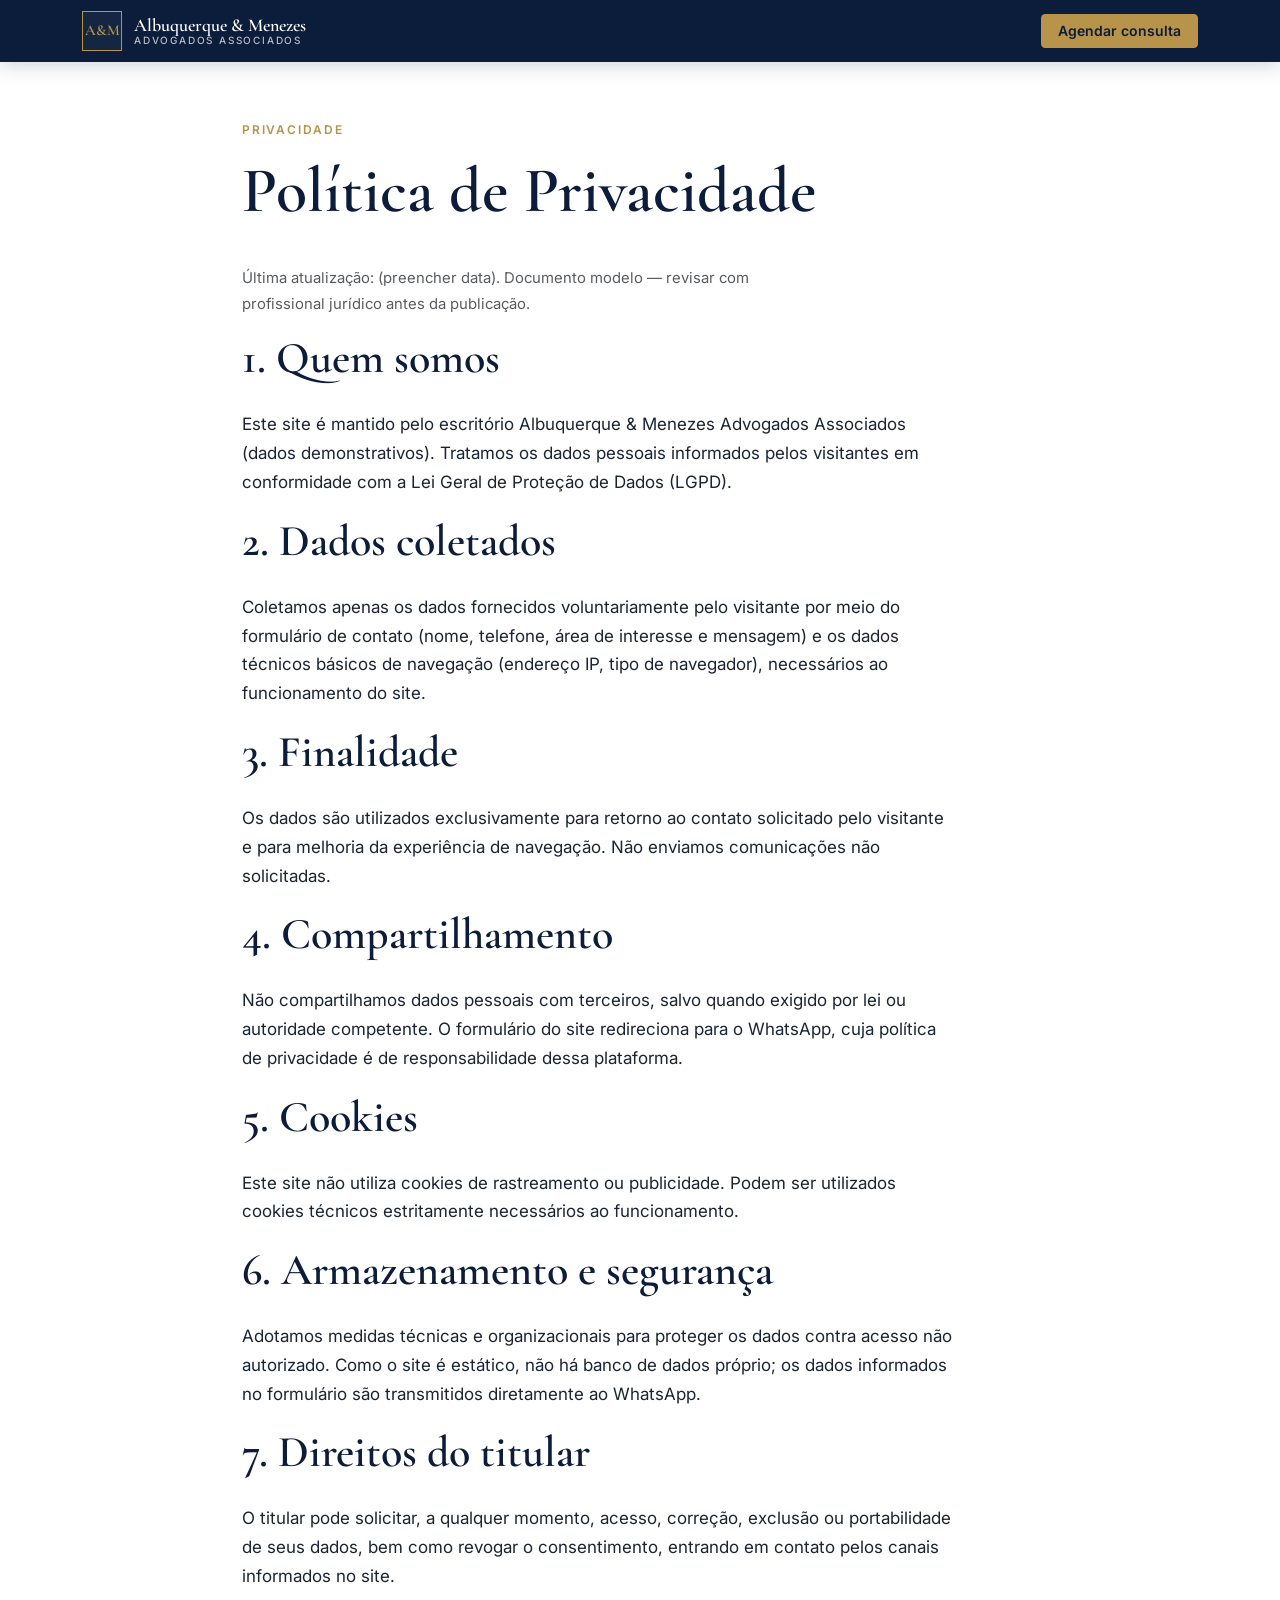
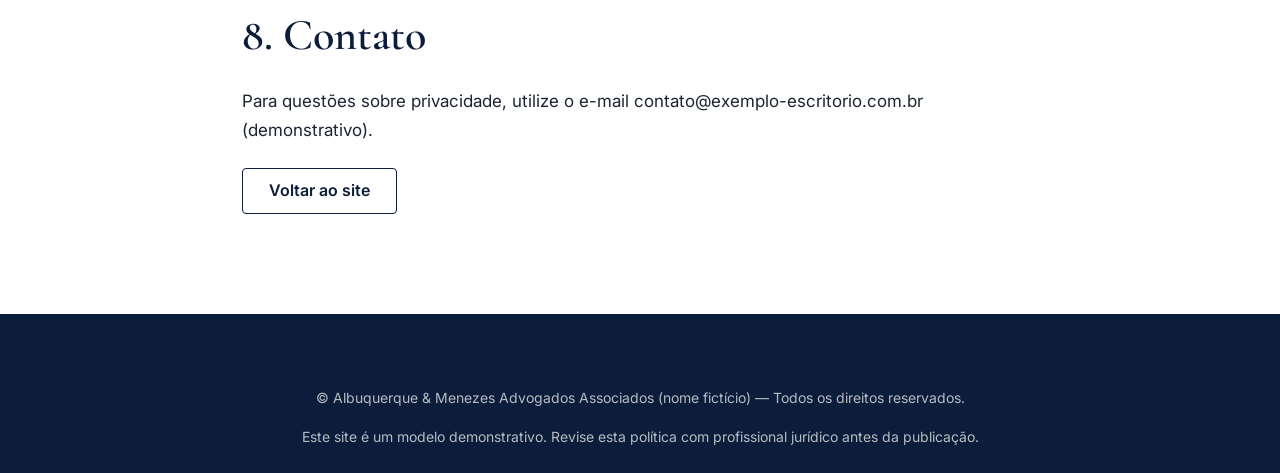
==== politica-de-privacidade.html @ 7dd11f45 "first commit" ====
<!DOCTYPE html>
<html lang="pt-BR">
<head>
  <meta charset="UTF-8">
  <meta name="viewport" content="width=device-width, initial-scale=1.0">
  <title>Política de Privacidade | Albuquerque &amp; Menezes Advogados Associados</title>
  <meta name="description" content="Política de privacidade do site do escritório Albuquerque &amp; Menezes Advogados Associados.">
  <link rel="canonical" href="https://www.seudominio.com.br/politica-de-privacidade.html">
  <meta name="theme-color" content="#0B1D3A">
  <link rel="icon" type="image/svg+xml" href="favicon/favicon.svg">
  <link rel="preconnect" href="https://fonts.googleapis.com">
  <link rel="preconnect" href="https://fonts.gstatic.com" crossorigin>
  <link href="https://fonts.googleapis.com/css2?family=Cormorant+Garamond:wght@500;600&family=Inter:wght@400;500;600&display=swap" rel="stylesheet">
  <link href="https://cdn.jsdelivr.net/npm/bootstrap@5.3.3/dist/css/bootstrap.min.css" rel="stylesheet" crossorigin="anonymous">
  <link href="https://cdn.jsdelivr.net/npm/bootstrap-icons@1.11.3/font/bootstrap-icons.min.css" rel="stylesheet">
  <link href="css/style.css" rel="stylesheet">
</head>
<body>
  <a class="skip-link" href="#conteudo">Pular para o conteúdo</a>
  <header class="site-header is-scrolled">
    <nav class="navbar navbar-expand-lg" aria-label="Navegação principal">
      <div class="container">
        <a class="navbar-brand" href="index.html" aria-label="Albuquerque &amp; Menezes — Início">
          <span class="logo-mark" aria-hidden="true">A&amp;M</span>
          <span class="logo-text">
            <span class="logo-text__name">Albuquerque &amp; Menezes</span>
            <span class="logo-text__sub">Advogados Associados</span>
          </span>
        </a>
        <div class="ms-auto"><a class="btn btn-gold btn-sm" data-wa="default" href="#">Agendar consulta</a></div>
      </div>
    </nav>
  </header>
  <main id="conteudo" class="section" style="padding-top: 120px;">
    <div class="container" style="max-width: 820px;">
      <span class="section-eyebrow">Privacidade</span>
      <h1>Política de Privacidade</h1>
      <p class="text-muted small">Última atualização: (preencher data). Documento modelo — revisar com profissional jurídico antes da publicação.</p>

      <h2>1. Quem somos</h2>
      <p>Este site é mantido pelo escritório Albuquerque &amp; Menezes Advogados Associados (dados demonstrativos). Tratamos os dados pessoais informados pelos visitantes em conformidade com a Lei Geral de Proteção de Dados (LGPD).</p>

      <h2>2. Dados coletados</h2>
      <p>Coletamos apenas os dados fornecidos voluntariamente pelo visitante por meio do formulário de contato (nome, telefone, área de interesse e mensagem) e os dados técnicos básicos de navegação (endereço IP, tipo de navegador), necessários ao funcionamento do site.</p>

      <h2>3. Finalidade</h2>
      <p>Os dados são utilizados exclusivamente para retorno ao contato solicitado pelo visitante e para melhoria da experiência de navegação. Não enviamos comunicações não solicitadas.</p>

      <h2>4. Compartilhamento</h2>
      <p>Não compartilhamos dados pessoais com terceiros, salvo quando exigido por lei ou autoridade competente. O formulário do site redireciona para o WhatsApp, cuja política de privacidade é de responsabilidade dessa plataforma.</p>

      <h2>5. Cookies</h2>
      <p>Este site não utiliza cookies de rastreamento ou publicidade. Podem ser utilizados cookies técnicos estritamente necessários ao funcionamento.</p>

      <h2>6. Armazenamento e segurança</h2>
      <p>Adotamos medidas técnicas e organizacionais para proteger os dados contra acesso não autorizado. Como o site é estático, não há banco de dados próprio; os dados informados no formulário são transmitidos diretamente ao WhatsApp.</p>

      <h2>7. Direitos do titular</h2>
      <p>O titular pode solicitar, a qualquer momento, acesso, correção, exclusão ou portabilidade de seus dados, bem como revogar o consentimento, entrando em contato pelos canais informados no site.</p>

      <h2>8. Contato</h2>
      <p>Para questões sobre privacidade, utilize o e-mail contato@exemplo-escritorio.com.br (demonstrativo).</p>

      <p class="mt-4"><a href="index.html" class="btn btn-outline">Voltar ao site</a></p>
    </div>
  </main>
  <footer class="site-footer">
    <div class="container text-center">
      <p>© <span id="year"></span> Albuquerque &amp; Menezes Advogados Associados (nome fictício) — Todos os direitos reservados.</p>
      <p class="small">Este site é um modelo demonstrativo. Revise esta política com profissional jurídico antes da publicação.</p>
    </div>
  </footer>
  <script src="https://cdn.jsdelivr.net/npm/bootstrap@5.3.3/dist/js/bootstrap.bundle.min.js" crossorigin="anonymous"></script>
  <script src="js/script.js"></script>
</body>
</html>
---- css/style.css ----
/* ============================================================
   Albuquerque & Menezes Advogados Associados — style.css
   Organizado por blocos comentados.
   ============================================================ */

/* ---------- 1. Variáveis ---------- */
:root {
  --color-primary: #0B1D3A;
  --color-primary-light: #14305C;
  --color-secondary: #1F3A5F;
  --color-accent: #B8934A;
  --color-accent-dark: #9A7A3A;
  --color-bg: #FFFFFF;
  --color-surface: #F6F4EF;
  --color-text: #1C2433;
  --color-muted: #5B6578;
  --color-border: #E1DDD2;
  --color-cta: #B8934A;
  --color-whatsapp: #1FA855;

  --font-serif: "Cormorant Garamond", "Playfair Display", Georgia, serif;
  --font-sans: "Inter", "Source Sans 3", system-ui, -apple-system, "Segoe UI", sans-serif;

  --container-max: 1200px;
  --radius-sm: 4px;
  --radius-md: 6px;
  --shadow-soft: 0 8px 30px rgba(11, 29, 58, 0.08);
  --shadow-card: 0 4px 18px rgba(11, 29, 58, 0.06);

  --header-h: 76px;
  --header-h-scrolled: 62px;

  --section-py: 100px;
  --section-py-mobile: 64px;
}

/* ---------- 2. Reset / Base ---------- */
*,
*::before,
*::after { box-sizing: border-box; }

html {
  scroll-behavior: smooth;
  scroll-padding-top: var(--header-h);
  -webkit-text-size-adjust: 100%;
}

body {
  font-family: var(--font-sans);
  font-size: 17px;
  line-height: 1.7;
  color: var(--color-text);
  background-color: var(--color-bg);
  margin: 0;
  -webkit-font-smoothing: antialiased;
  -moz-osx-font-smoothing: grayscale;
}

img { max-width: 100%; height: auto; display: block; }
a { color: var(--color-secondary); text-decoration: none; transition: color 0.25s ease; }
a:hover { color: var(--color-accent-dark); }
:focus-visible { outline: 3px solid var(--color-accent); outline-offset: 2px; border-radius: 2px; }

h1, h2, h3, h4 { font-family: var(--font-serif); color: var(--color-primary); font-weight: 600; line-height: 1.15; margin: 0 0 0.6em; }
h1 { font-size: clamp(36px, 5vw, 64px); }
h2 { font-size: clamp(30px, 3.5vw, 44px); }
h3 { font-size: clamp(22px, 2vw, 28px); }
p { margin: 0 0 1.1em; max-width: 65ch; }
p:last-child { margin-bottom: 0; }

.container-narrow { max-width: 820px; margin-left: auto; margin-right: auto; }

.section { padding: var(--section-py) 0; }
.section--surface { background-color: var(--color-surface); }
.section--dark { background-color: var(--color-primary); color: #fff; }
.section--dark h1, .section--dark h2, .section--dark h3 { color: #fff; }
.section--dark p { color: rgba(255,255,255,0.85); }
.section--dark .section-eyebrow { color: var(--color-accent); }

@media (max-width: 767.98px) {
  .section { padding: var(--section-py-mobile) 0; }
  html { scroll-padding-top: var(--header-h-scrolled); }
}

/* ---------- 3. Tipografia / utilitários ---------- */
.section-eyebrow {
  display: block;
  font-family: var(--font-sans);
  font-size: 12px;
  font-weight: 600;
  letter-spacing: 0.15em;
  text-transform: uppercase;
  color: var(--color-accent);
  margin-bottom: 14px;
}

.section-title {
  position: relative;
  padding-bottom: 18px;
  margin-bottom: 20px;
}
.section-title::after {
  content: "";
  position: absolute;
  left: 0;
  bottom: 0;
  width: 56px;
  height: 2px;
  background: var(--color-accent);
  transition: width 0.6s ease;
}
.section-title--center::after { left: 50%; transform: translateX(-50%); }

.lede { font-size: 19px; color: var(--color-muted); max-width: 60ch; }
.section--dark .lede { color: rgba(255,255,255,0.75); }

/* ---------- 4. Botões ---------- */
.btn {
  font-family: var(--font-sans);
  font-weight: 600;
  border-radius: var(--radius-sm);
  padding: 12px 26px;
  transition: all 0.25s ease;
  display: inline-flex;
  align-items: center;
  gap: 8px;
  border: 1px solid transparent;
  text-decoration: none;
  cursor: pointer;
  line-height: 1.2;
}

.btn-gold {
  background-color: var(--color-cta);
  color: var(--color-primary);
  border-color: var(--color-cta);
}
.btn-gold:hover {
  background-color: var(--color-accent-dark);
  border-color: var(--color-accent-dark);
  color: var(--color-primary);
  transform: translateY(-1px);
}

.btn-outline {
  background: transparent;
  color: var(--color-primary);
  border-color: var(--color-primary);
}
.btn-outline:hover {
  background: var(--color-primary);
  color: #fff;
}

.btn-outline-light {
  background: transparent;
  color: #fff;
  border-color: #fff;
}
.btn-outline-light:hover {
  background: #fff;
  color: var(--color-primary);
}

.btn-whatsapp {
  background-color: var(--color-whatsapp);
  color: #fff;
  border-color: var(--color-whatsapp);
}
.btn-whatsapp:hover {
  background-color: #188a46;
  border-color: #188a46;
  color: #fff;
}

.btn-lg { padding: 15px 32px; font-size: 16px; }
.btn-sm { padding: 8px 16px; font-size: 14px; }

/* ---------- 5. Header / Navbar ---------- */
.site-header {
  position: fixed;
  top: 0; left: 0; right: 0;
  z-index: 1030;
  height: var(--header-h);
  display: flex;
  align-items: center;
  transition: background-color 0.3s ease, box-shadow 0.3s ease, height 0.3s ease;
  background: transparent;
}
.site-header.is-scrolled {
  background-color: var(--color-primary);
  box-shadow: 0 4px 18px rgba(11,29,58,0.18);
  height: var(--header-h-scrolled);
}

.site-header .navbar { width: 100%; padding: 0; }
.site-header .navbar-brand { display: flex; align-items: center; gap: 12px; color: #fff; }
.site-header .navbar-brand:hover { color: #fff; }

.logo-mark {
  width: 40px; height: 40px;
  border: 1px solid var(--color-accent);
  display: flex; align-items: center; justify-content: center;
  font-family: var(--font-serif);
  font-weight: 600;
  font-size: 15px;
  color: var(--color-accent);
  background: rgba(255,255,255,0.04);
  flex-shrink: 0;
}
.logo-text { display: flex; flex-direction: column; line-height: 1.1; }
.logo-text__name { font-family: var(--font-serif); font-size: 18px; color: #fff; font-weight: 600; }
.logo-text__sub { font-size: 10px; letter-spacing: 0.18em; color: rgba(255,255,255,0.7); text-transform: uppercase; font-weight: 500; }

.nav-link {
  color: rgba(255,255,255,0.85) !important;
  font-size: 14px;
  font-weight: 500;
  padding: 8px 14px !important;
  position: relative;
  transition: color 0.25s ease;
}
.nav-link:hover, .nav-link.active { color: #fff !important; }
.nav-link.active::after {
  content: "";
  position: absolute;
  left: 14px; right: 14px; bottom: 2px;
  height: 1px; background: var(--color-accent);
}

.navbar-toggler {
  border: 1px solid rgba(255,255,255,0.4);
  padding: 6px 10px;
  border-radius: var(--radius-sm);
}
.navbar-toggler:focus { box-shadow: 0 0 0 3px rgba(184,147,74,0.4); }

@media (max-width: 991.98px) {
  .navbar-collapse {
    position: fixed;
    top: var(--header-h-scrolled);
    left: 0; right: 0;
    background: var(--color-primary);
    padding: 16px 20px 24px;
    box-shadow: 0 12px 30px rgba(11,29,58,0.25);
    max-height: calc(100vh - var(--header-h-scrolled));
    overflow-y: auto;
  }
  .site-header:not(.is-scrolled) .navbar-collapse { top: var(--header-h); }
  .nav-link { font-size: 17px; padding: 14px 4px !important; min-height: 44px; display: flex; align-items: center; }
  .nav-link.active::after { display: none; }
  .header-cta { width: 100%; justify-content: center; margin-top: 8px; }
}

.skip-link {
  position: absolute;
  left: -9999px;
  top: 0;
  background: var(--color-accent);
  color: var(--color-primary);
  padding: 10px 16px;
  z-index: 10000;
  font-weight: 600;
}
.skip-link:focus { left: 12px; top: 12px; }

/* ---------- 6. Hero ---------- */
.hero {
  position: relative;
  min-height: 90vh;
  background-color: var(--color-primary);
  color: #fff;
  overflow: hidden;
  padding-top: calc(var(--header-h) + 40px);
  padding-bottom: 60px;
}
.hero::before {
  content: "";
  position: absolute;
  inset: 0;
  background-image: url("../images/hero/pattern.svg");
  background-size: cover;
  background-position: center;
  opacity: 0.35;
  pointer-events: none;
}
.hero-grid { position: relative; z-index: 1; }

.hero-image-wrap {
  position: relative;
  max-width: 460px;
  margin-left: auto;
}
.hero-image-frame { position: relative; z-index: 2; }
.hero-image-frame img {
  width: 100%;
  aspect-ratio: 4 / 5;
  object-fit: cover;
  border: 1px solid rgba(184,147,74,0.4);
}
.hero-image-accent {
  position: absolute;
  top: 18px; left: 18px;
  width: 100%; height: 100%;
  border: 1px solid var(--color-accent);
  z-index: 1;
  pointer-events: none;
}

.hero h1 { color: #fff; }
.hero .hero-eyebrow { color: var(--color-accent); }
.hero-sub { color: rgba(255,255,255,0.85); font-size: 18px; max-width: 56ch; }
.hero-trust {
  list-style: none;
  padding: 0;
  margin: 28px 0 0;
  display: flex;
  flex-wrap: wrap;
  gap: 18px 28px;
}
.hero-trust li {
  display: flex;
  align-items: center;
  gap: 8px;
  font-size: 14px;
  color: rgba(255,255,255,0.85);
}
.hero-trust i { color: var(--color-accent); font-size: 18px; }

.hero-notice {
  margin-top: 40px;
  font-size: 12px;
  color: rgba(255,255,255,0.55);
  border-top: 1px solid rgba(255,255,255,0.12);
  padding-top: 14px;
  max-width: 70ch;
}

@media (max-width: 991.98px) {
  .hero { min-height: auto; padding-top: calc(var(--header-h) + 24px); }
  .hero-image-wrap { max-width: 100%; margin: 24px 0 0; }
  .hero-image-frame img { aspect-ratio: 4 / 3; }
  .hero-image-accent { display: none; }
  .hero .btn { width: 100%; justify-content: center; }
}

/* ---------- 7. Princípios strip ---------- */
.principles { background: var(--color-surface); }
.principle { text-align: center; padding: 28px 16px; }
.principle__icon {
  width: 52px; height: 52px;
  margin: 0 auto 14px;
  border-radius: 50%;
  border: 1px solid var(--color-accent);
  display: flex; align-items: center; justify-content: center;
  color: var(--color-accent);
  font-size: 22px;
}
.principle h3 { font-size: 20px; margin-bottom: 6px; }
/* ---------- 8. Sobre ---------- */
.about-image { position: relative; }
.about-image img {
  width: 100%;
  aspect-ratio: 4 / 5;
  object-fit: cover;
  border: 1px solid var(--color-border);
}
.about-image__accent {
  position: absolute;
  bottom: -16px; right: -16px;
  width: 120px; height: 120px;
  border-right: 2px solid var(--color-accent);
  border-bottom: 2px solid var(--color-accent);
  pointer-events: none;
}
.check-list { list-style: none; padding: 0; margin: 24px 0; }
.check-list li {
  display: flex; align-items: flex-start; gap: 12px;
  padding: 6px 0;
  font-size: 16px;
}
.check-list i { color: var(--color-accent); font-size: 20px; margin-top: 2px; flex-shrink: 0; }

/* ---------- 9. Áreas ---------- */
.areas { background: var(--color-surface); }
.area-filters {
  display: flex;
  flex-wrap: wrap;
  gap: 8px;
  margin-bottom: 32px;
}
.filter-chip {
  border: 1px solid var(--color-border);
  background: #fff;
  color: var(--color-text);
  padding: 8px 16px;
  border-radius: 999px;
  font-size: 14px;
  font-weight: 500;
  cursor: pointer;
  transition: all 0.25s ease;
}
.filter-chip:hover { border-color: var(--color-accent); color: var(--color-accent-dark); }
.filter-chip.is-active {
  background: var(--color-primary);
  color: #fff;
  border-color: var(--color-primary);
}

.card-area {
  background: #fff;
  border: 1px solid var(--color-border);
  border-radius: var(--radius-md);
  padding: 28px 24px;
  height: 100%;
  position: relative;
  overflow: hidden;
  transition: transform 0.3s ease, box-shadow 0.3s ease;
  box-shadow: var(--shadow-card);
}
.card-area::before {
  content: "";
  position: absolute;
  top: 0; left: 0; right: 0;
  height: 2px;
  background: var(--color-accent);
  opacity: 0;
  transition: opacity 0.3s ease;
}
.card-area:hover { transform: translateY(-5px); box-shadow: var(--shadow-soft); }
.card-area:hover::before { opacity: 1; }

.card-area__icon {
  width: 48px; height: 48px;
  border-radius: 50%;
  background: rgba(184,147,74,0.1);
  color: var(--color-accent-dark);
  display: flex; align-items: center; justify-content: center;
  font-size: 22px;
  margin-bottom: 16px;
}
.card-area h3 { font-size: 22px; margin-bottom: 8px; }
.card-area p { font-size: 15px; color: var(--color-muted); max-width: none; }
.card-area__link {
  margin-top: 14px;
  font-size: 14px;
  font-weight: 600;
  color: var(--color-accent-dark);
  display: inline-flex; align-items: center; gap: 6px;
}
.card-area__link:hover { color: var(--color-accent); }

/* ---------- 10. Como trabalhamos (timeline) ---------- */
.timeline { position: relative; }
.timeline__track {
  position: absolute;
  top: 38px; left: 0; right: 0;
  height: 1px;
  background: var(--color-border);
}
.timeline__step { position: relative; text-align: center; padding: 0 12px; }
.timeline__num {
  width: 76px; height: 76px;
  margin: 0 auto 18px;
  border-radius: 50%;
  background: #fff;
  border: 1px solid var(--color-border);
  display: flex; align-items: center; justify-content: center;
  font-family: var(--font-serif);
  font-size: 30px;
  color: var(--color-accent);
  font-weight: 600;
  position: relative;
  z-index: 2;
}
.timeline__step h3 { font-size: 20px; margin-bottom: 6px; }
.timeline__step p { font-size: 15px; color: var(--color-muted); max-width: none; }

@media (max-width: 767.98px) {
  .timeline__track { display: none; }
  .timeline__step { text-align: left; display: flex; gap: 18px; align-items: flex-start; padding: 0 0 24px; }
  .timeline__num { margin: 0; flex-shrink: 0; width: 56px; height: 56px; font-size: 24px; }
  .timeline__body { flex: 1; }
}

/* ---------- 11. Valores ---------- */
.value-card { text-align: center; padding: 32px 20px; }
.value-card__icon {
  width: 60px; height: 60px;
  margin: 0 auto 18px;
  border-radius: 50%;
  border: 1px solid var(--color-accent);
  display: flex; align-items: center; justify-content: center;
  color: var(--color-accent);
  font-size: 26px;
}
.value-card h3 { color: #fff; font-size: 22px; margin-bottom: 8px; }
.value-card p { color: rgba(255,255,255,0.78); font-size: 15px; max-width: none; }

.quote-block {
  border-left: 2px solid var(--color-accent);
  padding: 18px 28px;
  margin: 32px 0 0;
  font-family: var(--font-serif);
  font-size: 22px;
  font-style: italic;
  color: #fff;
  max-width: 70ch;
}

/* ---------- 12. Equipe ---------- */
.team-card {
  background: #fff;
  border: 1px solid var(--color-border);
  border-radius: var(--radius-md);
  overflow: hidden;
  height: 100%;
  box-shadow: var(--shadow-card);
  transition: transform 0.3s ease, box-shadow 0.3s ease;
}
.team-card:hover { transform: translateY(-5px); box-shadow: var(--shadow-soft); }
.team-card__photo img {
  width: 100%;
  aspect-ratio: 3 / 4;
  object-fit: cover;
}
.team-card__body { padding: 20px 22px 24px; }
.team-card__name { font-family: var(--font-serif); font-size: 24px; margin-bottom: 2px; }
.team-card__role { font-size: 13px; color: var(--color-accent-dark); font-weight: 600; letter-spacing: 0.06em; text-transform: uppercase; margin-bottom: 10px; }
.team-card__areas { font-size: 14px; color: var(--color-muted); margin-bottom: 10px; }
.team-card__oab {
  font-size: 12px;
  color: var(--color-muted);
  border-top: 1px solid var(--color-border);
  padding-top: 10px;
  margin-top: 10px;
}
.team-note {
  font-size: 13px;
  color: var(--color-muted);
  font-style: italic;
  margin-top: 24px;
  text-align: center;
}

/* ---------- 13. Conteúdos ---------- */
.article-card {
  background: #fff;
  border: 1px solid var(--color-border);
  border-radius: var(--radius-md);
  overflow: hidden;
  height: 100%;
  box-shadow: var(--shadow-card);
  transition: transform 0.3s ease, box-shadow 0.3s ease;
}
.article-card:hover { transform: translateY(-5px); box-shadow: var(--shadow-soft); }
.article-card__img { overflow: hidden; }
.article-card__img img {
  width: 100%;
  aspect-ratio: 16 / 9;
  object-fit: cover;
  transition: transform 0.4s ease;
}
.article-card:hover .article-card__img img { transform: scale(1.03); }
.article-card__body { padding: 20px 22px 24px; }
.article-card__cat {
  font-size: 11px;
  letter-spacing: 0.14em;
  text-transform: uppercase;
  color: var(--color-accent-dark);
  font-weight: 600;
  margin-bottom: 8px;
}
.article-card h3 { font-size: 21px; margin-bottom: 8px; }
.article-card p { font-size: 15px; color: var(--color-muted); max-width: none; }
.article-card__meta {
  font-size: 12px;
  color: var(--color-muted);
  margin-top: 12px;
  display: flex; align-items: center; gap: 6px;
}
.article-notice {
  font-size: 13px;
  color: var(--color-muted);
  font-style: italic;
  margin-top: 24px;
  text-align: center;
}

/* ---------- 14. FAQ ---------- */
.faq-wrap { max-width: 820px; margin: 0 auto; }
.accordion-item {
  border: 1px solid var(--color-border);
  border-radius: var(--radius-md) !important;
  margin-bottom: 12px;
  overflow: hidden;
  background: #fff;
}
.accordion-button {
  font-family: var(--font-serif);
  font-size: 19px;
  font-weight: 600;
  color: var(--color-primary);
  padding: 18px 22px;
  box-shadow: none !important;
  background: #fff;
}
.accordion-button:not(.collapsed) {
  color: var(--color-primary);
  background: #fff;
}
.accordion-button::after { filter: none; }
.accordion-body { font-size: 16px; color: var(--color-muted); padding: 0 22px 20px; }
.faq-cta { text-align: center; margin-top: 32px; }

/* ---------- 15. CTA final ---------- */
.cta-final {
  background: var(--color-primary);
  position: relative;
  overflow: hidden;
}
.cta-final::before {
  content: "";
  position: absolute;
  top: 0; left: 50%; transform: translateX(-50%);
  width: 64px; height: 2px;
  background: var(--color-accent);
}
.cta-final h2 { color: #fff; }
.cta-final p { color: rgba(255,255,255,0.8); max-width: 60ch; margin-left: auto; margin-right: auto; }
.cta-final .btn-group { display: flex; gap: 12px; justify-content: center; flex-wrap: wrap; }

/* ---------- 16. Contato ---------- */
.contact-item {
  display: flex; gap: 14px; align-items: flex-start;
  padding: 14px 0;
  border-bottom: 1px solid var(--color-border);
}
.contact-item:last-child { border-bottom: none; }
.contact-item__icon {
  width: 40px; height: 40px;
  border-radius: 50%;
  background: rgba(184,147,74,0.1);
  color: var(--color-accent-dark);
  display: flex; align-items: center; justify-content: center;
  font-size: 18px;
  flex-shrink: 0;
}
.contact-item__label { font-size: 12px; text-transform: uppercase; letter-spacing: 0.1em; color: var(--color-muted); font-weight: 600; }
.contact-item__value { font-size: 16px; color: var(--color-primary); font-weight: 500; }
.contact-item__value a { color: var(--color-primary); }
.contact-item__value a:hover { color: var(--color-accent-dark); }

.contact-form {
  background: var(--color-surface);
  border: 1px solid var(--color-border);
  border-radius: var(--radius-md);
  padding: 28px;
}
.form-label { font-size: 14px; font-weight: 600; color: var(--color-primary); margin-bottom: 6px; }
.form-control, .form-select {
  border: 1px solid var(--color-border);
  border-radius: var(--radius-sm);
  padding: 11px 14px;
  font-size: 15px;
  background: #fff;
}
.form-control:focus, .form-select:focus {
  border-color: var(--color-accent);
  box-shadow: 0 0 0 3px rgba(184,147,74,0.18);
}
.invalid-feedback { font-size: 13px; }
.form-check-label { font-size: 13px; color: var(--color-muted); }
.map-wrap {
  margin-top: 18px;
  border: 1px solid var(--color-border);
  border-radius: var(--radius-md);
  overflow: hidden;
  background: var(--color-surface);
}
.map-wrap iframe { width: 100%; height: 280px; border: 0; display: block; }
.map-link { display: inline-flex; align-items: center; gap: 6px; margin-top: 10px; font-size: 14px; font-weight: 600; color: var(--color-accent-dark); }

/* ---------- 17. Footer ---------- */
.site-footer {
  background: var(--color-primary);
  color: rgba(255,255,255,0.8);
  padding: 72px 0 24px;
}
.site-footer h4 {
  color: #fff;
  font-family: var(--font-sans);
  font-size: 13px;
  letter-spacing: 0.12em;
  text-transform: uppercase;
  font-weight: 600;
  margin-bottom: 18px;
}
.site-footer a { color: rgba(255,255,255,0.75); font-size: 14px; }
.site-footer a:hover { color: var(--color-accent); }
.site-footer p { font-size: 14px; color: rgba(255,255,255,0.7); max-width: none; }
.footer-logo .logo-text__name { color: #fff; }
.footer-logo .logo-text__sub { color: rgba(255,255,255,0.6); }
.footer-col ul { list-style: none; padding: 0; margin: 0; }
.footer-col li { margin-bottom: 8px; }
.footer-bottom {
  border-top: 1px solid rgba(255,255,255,0.12);
  margin-top: 40px;
  padding-top: 20px;
  font-size: 12px;
  color: rgba(255,255,255,0.55);
}
.footer-bottom a { color: rgba(255,255,255,0.7); }
.social-links { display: flex; gap: 10px; margin-top: 14px; }
.social-links a {
  width: 36px; height: 36px;
  border: 1px solid rgba(255,255,255,0.2);
  border-radius: 50%;
  display: flex; align-items: center; justify-content: center;
  color: rgba(255,255,255,0.8);
  transition: all 0.25s ease;
}
.social-links a:hover { border-color: var(--color-accent); color: var(--color-accent); }

/* ---------- 18. Floating buttons ---------- */
.fab-whatsapp {
  position: fixed;
  right: 20px;
  bottom: 20px;
  width: 56px; height: 56px;
  border-radius: 50%;
  background: var(--color-whatsapp);
  color: #fff;
  display: flex; align-items: center; justify-content: center;
  font-size: 26px;
  box-shadow: 0 8px 24px rgba(31,168,85,0.35);
  z-index: 1040;
  transition: transform 0.25s ease, opacity 0.25s ease;
  opacity: 0;
  pointer-events: none;
  text-decoration: none;
}
.fab-whatsapp.is-visible { opacity: 1; pointer-events: auto; }
.fab-whatsapp:hover { transform: scale(1.06); color: #fff; }

.back-to-top {
  position: fixed;
  right: 20px;
  bottom: 88px;
  width: 44px; height: 44px;
  border-radius: 50%;
  background: var(--color-primary);
  color: #fff;
  border: 1px solid var(--color-accent);
  display: flex; align-items: center; justify-content: center;
  font-size: 18px;
  z-index: 1039;
  transition: opacity 0.25s ease, transform 0.25s ease;
  opacity: 0;
  pointer-events: none;
  cursor: pointer;
}
.back-to-top.is-visible { opacity: 1; pointer-events: auto; }

@media (max-width: 575.98px) {
  .fab-whatsapp { right: 16px; bottom: 16px; }
  .back-to-top { right: 16px; bottom: 80px; }
}

/* ---------- 19. Reveal animations ---------- */
.reveal {
  opacity: 0;
  transform: translateY(20px);
  transition: opacity 0.7s ease, transform 0.7s ease;
}
.reveal.is-visible {
  opacity: 1;
  transform: translateY(0);
}
.reveal-delay-1 { transition-delay: 0.1s; }
.reveal-delay-2 { transition-delay: 0.2s; }
.reveal-delay-3 { transition-delay: 0.3s; }

/* ---------- 20. Modals ---------- */
.modal-content {
  border: 1px solid var(--color-border);
  border-radius: var(--radius-md);
}
.modal-header { border-bottom: 1px solid var(--color-border); }
.modal-title { font-family: var(--font-serif); color: var(--color-primary); }
.modal-footer { border-top: 1px solid var(--color-border); }
.modal-body { color: var(--color-muted); font-size: 16px; }
.modal-body h4 { font-size: 18px; color: var(--color-primary); margin-top: 16px; }
.modal-body ul { padding-left: 20px; }
.modal-body li { margin-bottom: 6px; }

/* ---------- 21. Reduced motion ---------- */
@media (prefers-reduced-motion: reduce) {
  html { scroll-behavior: auto; }
  *, *::before, *::after {
    animation-duration: 0.01ms !important;
    animation-iteration-count: 1 !important;
    transition-duration: 0.01ms !important;
    scroll-behavior: auto !important;
  }
  .reveal { opacity: 1; transform: none; }
}

/* ---------- 22. Misc ---------- */
.text-accent { color: var(--color-accent-dark); }
.bg-surface { background: var(--color-surface); }
hr.gold { border: 0; height: 1px; background: var(--color-border); margin: 0; }
.no-overflow { overflow: hidden; }

.principle p { font-size: 14px; color: var(--color-muted); max-width: none; }
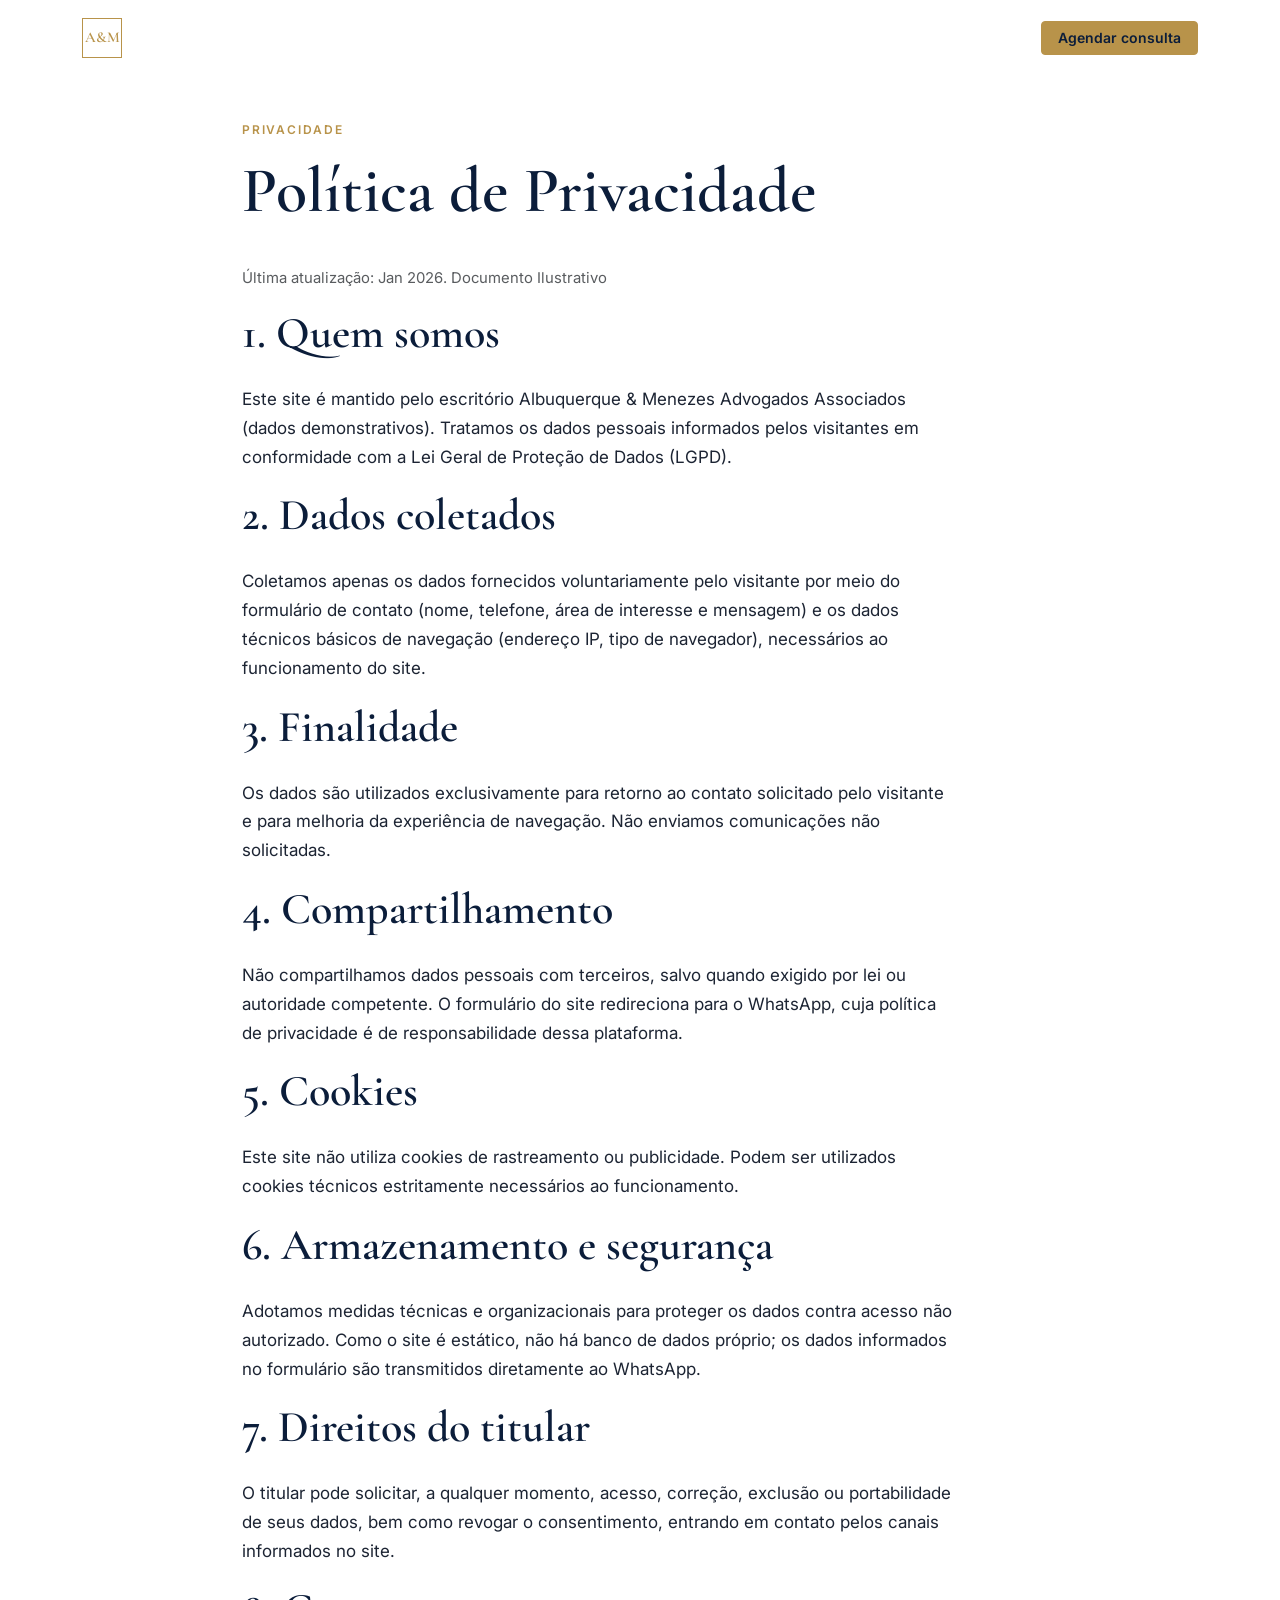
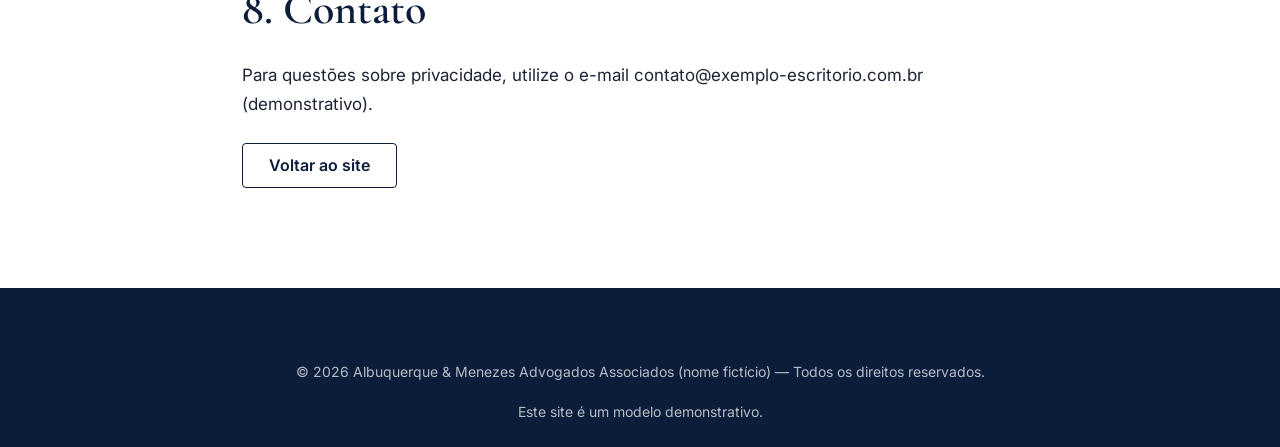
==== commit 27a065e7: "substituindo imagens e textos de instrucoes da ia" ====
--- a/politica-de-privacidade.html
+++ b/politica-de-privacidade.html
@@ -35,7 +35,7 @@
     <div class="container" style="max-width: 820px;">
       <span class="section-eyebrow">Privacidade</span>
       <h1>Política de Privacidade</h1>
-      <p class="text-muted small">Última atualização: (preencher data). Documento modelo — revisar com profissional jurídico antes da publicação.</p>
+      <p class="text-muted small">Última atualização: Jan 2026. Documento Ilustrativo</p>
 
       <h2>1. Quem somos</h2>
       <p>Este site é mantido pelo escritório Albuquerque &amp; Menezes Advogados Associados (dados demonstrativos). Tratamos os dados pessoais informados pelos visitantes em conformidade com a Lei Geral de Proteção de Dados (LGPD).</p>
@@ -67,7 +67,7 @@
   <footer class="site-footer">
     <div class="container text-center">
       <p>© <span id="year"></span> Albuquerque &amp; Menezes Advogados Associados (nome fictício) — Todos os direitos reservados.</p>
-      <p class="small">Este site é um modelo demonstrativo. Revise esta política com profissional jurídico antes da publicação.</p>
+      <p class="small">Este site é um modelo demonstrativo.</p>
     </div>
   </footer>
   <script src="https://cdn.jsdelivr.net/npm/bootstrap@5.3.3/dist/js/bootstrap.bundle.min.js" crossorigin="anonymous"></script>
--- a/css/style.css
+++ b/css/style.css
@@ -813,3 +813,24 @@
 .no-overflow { overflow: hidden; }
 
 .principle p { font-size: 14px; color: var(--color-muted); max-width: none; }
+
+
+/* ---------- 23. Legendas de imagens ilustrativas ---------- */
+.img-caption {
+  font-size: 12px;
+  color: rgba(255, 255, 255, 0.75);
+  font-style: italic;
+  margin: 6px 0 0;
+  text-align: center;
+  max-width: none;
+}
+.team-card__caption, .article-card__caption {
+  font-size: 12px;
+  color: var(--color-muted);
+  font-style: italic;
+  margin: 6px 0 0;
+  text-align: center;
+  max-width: none;
+}
+
+.img-caption--dark { color: var(--color-muted); }
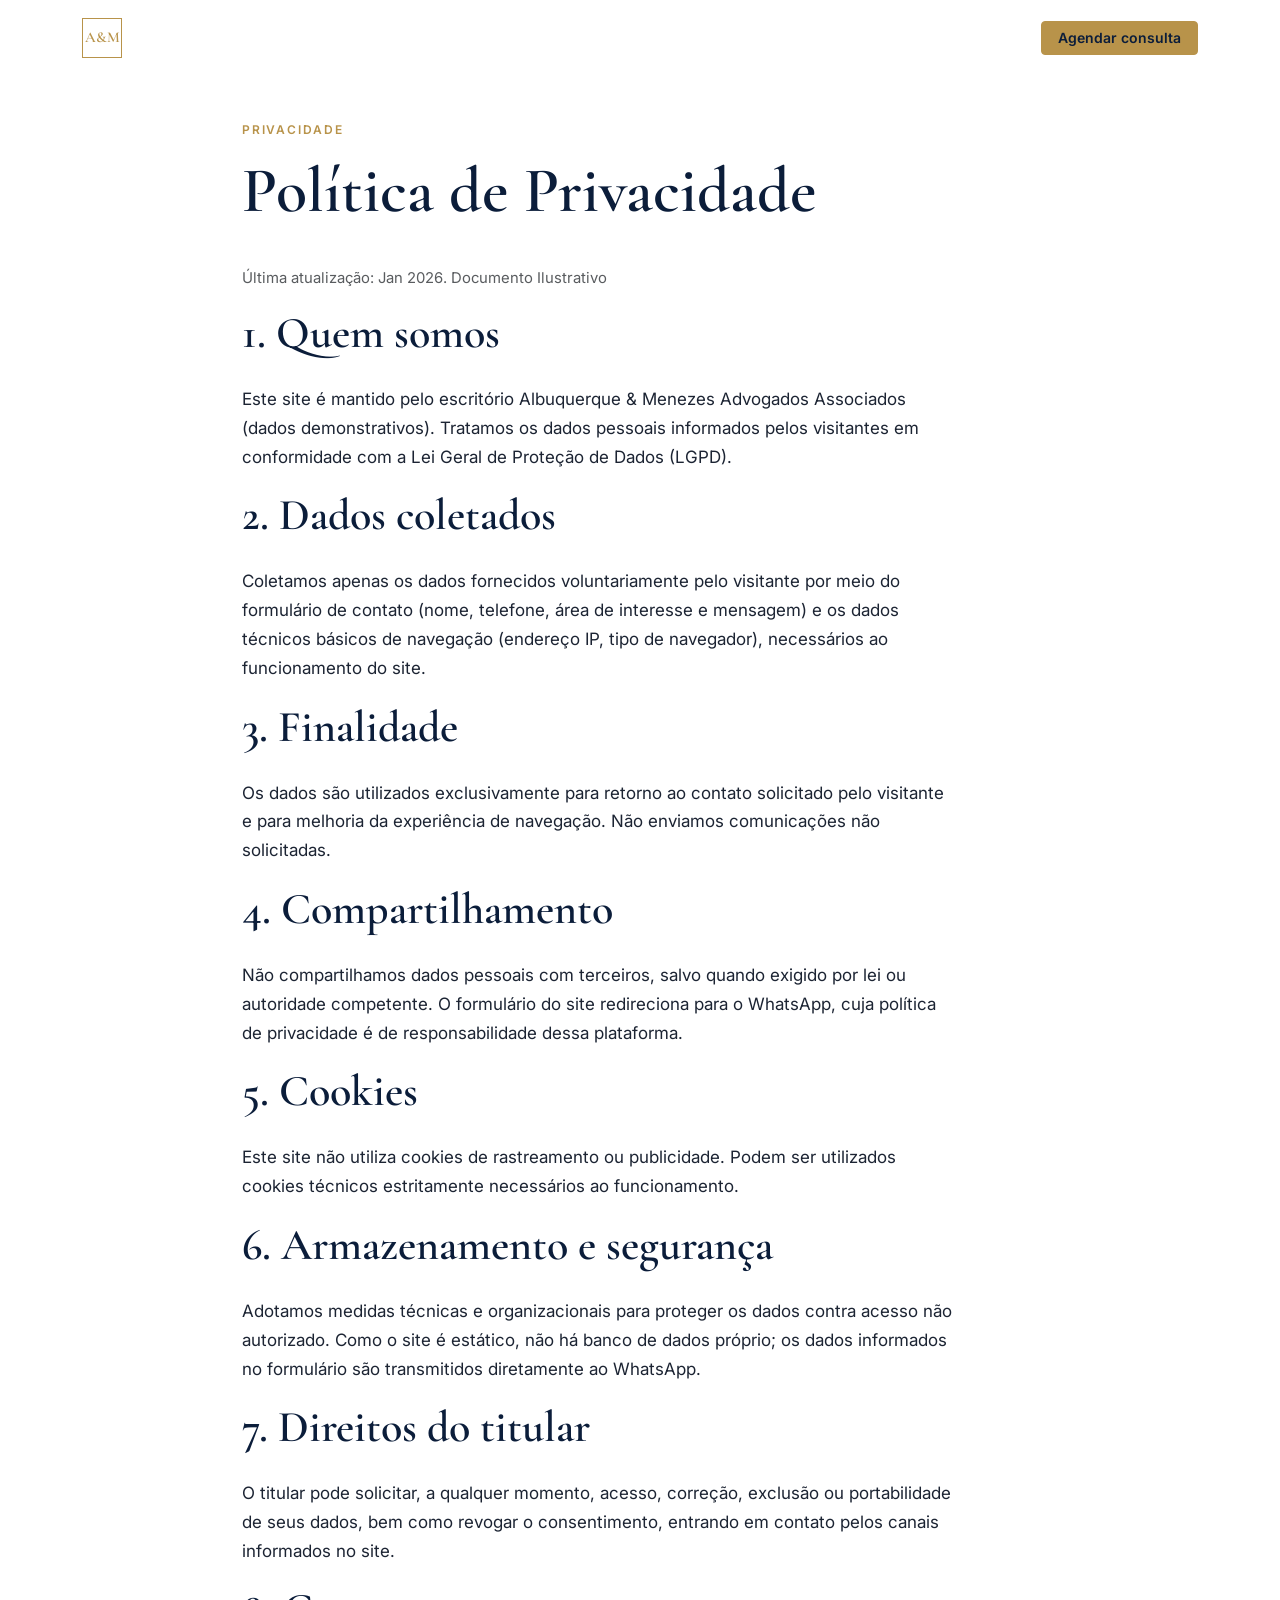
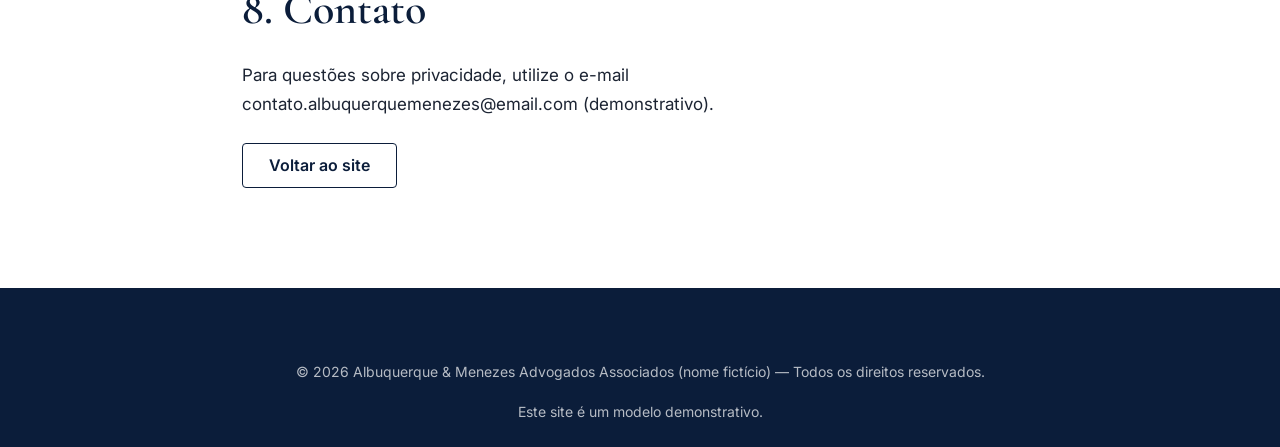
==== commit f72c753d: "padronizacao de dados ficticios" ====
--- a/politica-de-privacidade.html
+++ b/politica-de-privacidade.html
@@ -1,4 +1,4 @@
-<!DOCTYPE html>
+﻿<!DOCTYPE html>
 <html lang="pt-BR">
 <head>
   <meta charset="UTF-8">
@@ -27,7 +27,7 @@
             <span class="logo-text__sub">Advogados Associados</span>
           </span>
         </a>
-        <div class="ms-auto"><a class="btn btn-gold btn-sm" data-wa="default" href="#">Agendar consulta</a></div>
+        <div class="ms-auto"><a class="btn btn-gold btn-sm" data-wa="default" href="https://wa.me/5500999999999">Agendar consulta</a></div>
       </div>
     </nav>
   </header>
@@ -59,7 +59,7 @@
       <p>O titular pode solicitar, a qualquer momento, acesso, correção, exclusão ou portabilidade de seus dados, bem como revogar o consentimento, entrando em contato pelos canais informados no site.</p>
 
       <h2>8. Contato</h2>
-      <p>Para questões sobre privacidade, utilize o e-mail contato@exemplo-escritorio.com.br (demonstrativo).</p>
+      <p>Para questões sobre privacidade, utilize o e-mail contato.albuquerquemenezes@email.com (demonstrativo).</p>
 
       <p class="mt-4"><a href="index.html" class="btn btn-outline">Voltar ao site</a></p>
     </div>
@@ -74,3 +74,4 @@
   <script src="js/script.js"></script>
 </body>
 </html>
+
--- a/css/style.css
+++ b/css/style.css
@@ -43,6 +43,7 @@
   scroll-behavior: smooth;
   scroll-padding-top: var(--header-h);
   -webkit-text-size-adjust: 100%;
+  overflow-x: hidden;
 }
 
 body {
@@ -54,6 +55,7 @@
   margin: 0;
   -webkit-font-smoothing: antialiased;
   -moz-osx-font-smoothing: grayscale;
+  overflow-x: hidden;
 }
 
 img { max-width: 100%; height: auto; display: block; }
@@ -341,6 +343,7 @@
   .hero-image-wrap { max-width: 100%; margin: 24px 0 0; }
   .hero-image-frame img { aspect-ratio: 4 / 3; }
   .hero-image-accent { display: none; }
+  .about-image__accent { display: none; }
   .hero .btn { width: 100%; justify-content: center; }
 }
 
